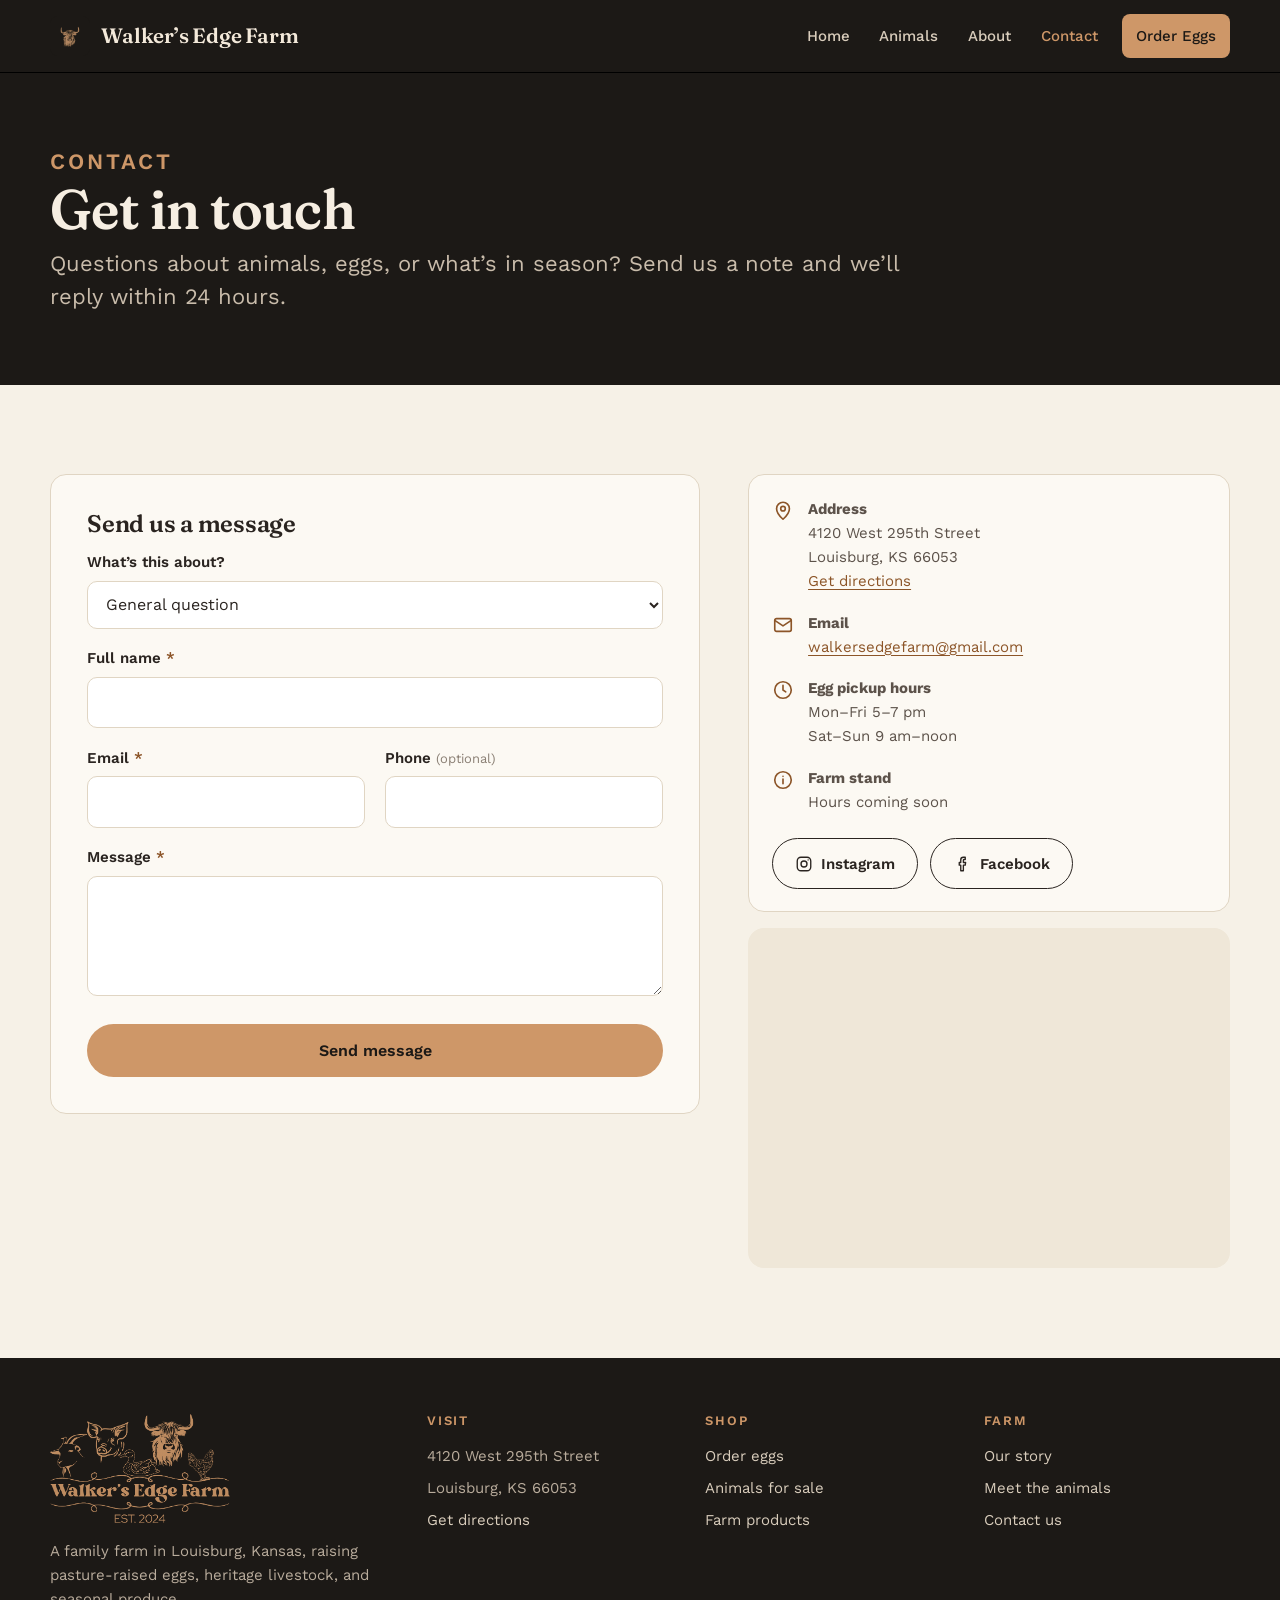
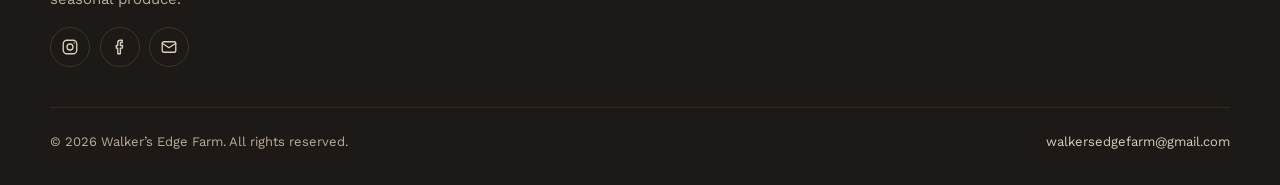
==== contact.html @ 8078b4b4 "Redesign site: multi-page layout, egg order and contact forms, optimized photos" ====
<!DOCTYPE html>
<html lang="en">
<head>
<meta charset="UTF-8">
<meta name="viewport" content="width=device-width, initial-scale=1">
<title>Contact Us | Walker's Edge Farm</title>
<meta name="description" content="Contact Walker's Edge Farm in Louisburg, KS about eggs, goats for sale, Highland cattle, Kunekune pigs, and seasonal produce.">
<link rel="canonical" href="https://walkersedgefarm.com/contact.html">
<meta property="og:type" content="website">
<meta property="og:title" content="Contact Us | Walker's Edge Farm">
<meta property="og:description" content="Contact Walker's Edge Farm in Louisburg, KS about eggs, goats for sale, Highland cattle, Kunekune pigs, and seasonal produce.">
<meta property="og:image" content="https://walkersedgefarm.com/img/highland-cattle.jpg">
<meta property="og:url" content="https://walkersedgefarm.com/contact.html">
<meta name="theme-color" content="#1c1916">
<link rel="icon" href="img/favicon.png" type="image/png">
<link rel="apple-touch-icon" href="img/apple-touch-icon.png">
<link rel="preconnect" href="https://fonts.googleapis.com">
<link rel="preconnect" href="https://fonts.gstatic.com" crossorigin>
<link href="https://fonts.googleapis.com/css2?family=Fraunces:opsz,wght,SOFT@9..144,500..700,50&family=Work+Sans:wght@400;500;600&display=swap" rel="stylesheet">
<link rel="stylesheet" href="css/styles.css">

</head>
<body>
<a class="skip" href="#main">Skip to content</a>
<header class="site-header">
  <div class="wrap">
    <a class="brand" href="index.html" aria-label="Walker's Edge Farm home"><img src="img/favicon.png" alt="" width="40" height="40"><span>Walker&rsquo;s Edge Farm</span></a>
    <button class="menu-btn" aria-expanded="false" aria-controls="site-nav"><svg width="20" height="20" viewBox="0 0 24 24" fill="none" stroke="currentColor" stroke-width="1.8" stroke-linecap="round" stroke-linejoin="round" aria-hidden="true"><path d="M4 7h16M4 12h16M4 17h16"/></svg> Menu</button>
    <nav class="nav" id="site-nav" aria-label="Main"><a href="index.html">Home</a><a href="animals.html">Animals</a><a href="about.html">About</a><a href="contact.html" aria-current="page">Contact</a><a class="btn btn--copper" href="order.html">Order Eggs</a></nav>
  </div>
</header>
<main id="main">
<section class="page-head"><div class="wrap"><p class="eyebrow">Contact</p><h1>Get in touch</h1><p>Questions about animals, eggs, or what&rsquo;s in season? Send us a note and we&rsquo;ll reply within 24 hours.</p></div></section>
<section class="section">
  <div class="wrap order-layout">
    <form class="form-card" id="contact-form" action="https://formsubmit.co/walkersedgefarm@gmail.com" method="POST" novalidate>
      <input type="hidden" name="_template" value="table">
      <input type="hidden" name="_subject" id="subject-field" value="Website inquiry">
      <input type="hidden" name="_next" value="https://walkersedgefarm.com/thank-you.html?type=message">
      <input type="hidden" name="_captcha" value="false">
      <input type="text" name="_honey" class="honey" tabindex="-1" autocomplete="off" aria-hidden="true">
      <h2 style="font-size:1.5rem">Send us a message</h2>
      <div class="form-grid">
        <div class="full"><label for="topic">What&rsquo;s this about?</label><select id="topic" name="topic"><option>General question</option><option>Egg order</option><option>Goat for sale: Sven</option><option>Goat for sale: Leif</option><option>Goat for sale: Cutie</option><option>Highland cattle</option><option>Kunekune pigs</option><option>Breeding stock</option><option>Vegetables</option><option>Pumpkins</option><option>Farm visit</option></select></div>
        <div class="full"><label for="c-name">Full name <span class="req">*</span></label><input type="text" id="c-name" name="name" autocomplete="name" required></div>
        <div><label for="c-email">Email <span class="req">*</span></label><input type="email" id="c-email" name="email" autocomplete="email" required></div>
        <div><label for="c-phone">Phone <span class="hint">(optional)</span></label><input type="tel" id="c-phone" name="phone" autocomplete="tel"></div>
        <div class="full"><label for="message">Message <span class="req">*</span></label><textarea id="message" name="message" required></textarea></div>
      </div>
      <p class="form-error" id="contact-error" role="alert" style="color:#a3361f;font-size:var(--text-sm);margin:1rem 0 0" hidden></p>
      <button class="btn btn--copper btn--block" type="submit" style="margin-top:1.25rem;padding-block:1rem;font-size:1rem">Send message</button>
    </form>
    <aside class="info-stack">
      <div class="info">
        <ul class="contact-list">
          <li><svg width="22" height="22" viewBox="0 0 24 24" fill="none" stroke="currentColor" stroke-width="1.8" stroke-linecap="round" stroke-linejoin="round" aria-hidden="true"><path d="M12 21s-7-6.2-7-11.5A7 7 0 0 1 19 9.5C19 14.8 12 21 12 21z"/><circle cx="12" cy="9.5" r="2.5"/></svg><div><strong>Address</strong>4120 West 295th Street<br>Louisburg, KS 66053<br><a href="https://www.google.com/maps/search/?api=1&query=4120+W+295th+St+Louisburg+KS+66053">Get directions</a></div></li>
          <li><svg width="22" height="22" viewBox="0 0 24 24" fill="none" stroke="currentColor" stroke-width="1.8" stroke-linecap="round" stroke-linejoin="round" aria-hidden="true"><rect x="3" y="5" width="18" height="14" rx="2"/><path d="m3 7 9 6 9-6"/></svg><div><strong>Email</strong><a href="mailto:walkersedgefarm@gmail.com">walkersedgefarm@gmail.com</a></div></li>
          <li><svg width="22" height="22" viewBox="0 0 24 24" fill="none" stroke="currentColor" stroke-width="1.8" stroke-linecap="round" stroke-linejoin="round" aria-hidden="true"><circle cx="12" cy="12" r="9"/><path d="M12 7v5l3 2"/></svg><div><strong>Egg pickup hours</strong>Mon&ndash;Fri 5&ndash;7 pm<br>Sat&ndash;Sun 9 am&ndash;noon</div></li>
          <li><svg width="22" height="22" viewBox="0 0 24 24" fill="none" stroke="currentColor" stroke-width="1.8" stroke-linecap="round" stroke-linejoin="round" aria-hidden="true"><circle cx="12" cy="12" r="9"/><path d="M12 11v5M12 8h.01"/></svg><div><strong>Farm stand</strong>Hours coming soon</div></li>
        </ul>
        <div class="btn-row"><a class="btn btn--ghost" href="https://www.instagram.com/walkers_edge_farm"><svg width="18" height="18" viewBox="0 0 24 24" fill="none" stroke="currentColor" stroke-width="1.8" stroke-linecap="round" stroke-linejoin="round" aria-hidden="true"><rect x="3" y="3" width="18" height="18" rx="5"/><circle cx="12" cy="12" r="4"/><path d="M17.5 6.5h.01"/></svg> Instagram</a><a class="btn btn--ghost" href="https://www.facebook.com/people/Walkers-Edge-Farm/61564915550157/"><svg width="18" height="18" viewBox="0 0 24 24" fill="none" stroke="currentColor" stroke-width="1.8" stroke-linecap="round" stroke-linejoin="round" aria-hidden="true"><path d="M15 3h-2.5A3.5 3.5 0 0 0 9 6.5V10H7v3.5h2V21h3.5v-7.5H15l.5-3.5h-3V7a1 1 0 0 1 1-1H15z"/></svg> Facebook</a></div>
      </div>
      <iframe class="map" title="Map to Walker's Edge Farm" src="https://www.google.com/maps?q=4120+W+295th+St,+Louisburg,+KS+66053&output=embed" loading="lazy" referrerpolicy="no-referrer-when-downgrade"></iframe>
    </aside>
  </div>
</section>
</main>
<footer class="site-footer">
  <div class="wrap">
    <div class="foot-grid">
      <div>
        <img class="foot-logo" src="img/logo.png" alt="Walker's Edge Farm, established 2024" width="220" height="134" loading="lazy">
        <p>A family farm in Louisburg, Kansas, raising pasture-raised eggs, heritage livestock, and seasonal produce.</p>
        <div class="socials"><a href="https://www.instagram.com/walkers_edge_farm" aria-label="Instagram"><svg width="18" height="18" viewBox="0 0 24 24" fill="none" stroke="currentColor" stroke-width="1.8" stroke-linecap="round" stroke-linejoin="round" aria-hidden="true"><rect x="3" y="3" width="18" height="18" rx="5"/><circle cx="12" cy="12" r="4"/><path d="M17.5 6.5h.01"/></svg></a><a href="https://www.facebook.com/people/Walkers-Edge-Farm/61564915550157/" aria-label="Facebook"><svg width="18" height="18" viewBox="0 0 24 24" fill="none" stroke="currentColor" stroke-width="1.8" stroke-linecap="round" stroke-linejoin="round" aria-hidden="true"><path d="M15 3h-2.5A3.5 3.5 0 0 0 9 6.5V10H7v3.5h2V21h3.5v-7.5H15l.5-3.5h-3V7a1 1 0 0 1 1-1H15z"/></svg></a><a href="mailto:walkersedgefarm@gmail.com" aria-label="Email"><svg width="18" height="18" viewBox="0 0 24 24" fill="none" stroke="currentColor" stroke-width="1.8" stroke-linecap="round" stroke-linejoin="round" aria-hidden="true"><rect x="3" y="5" width="18" height="14" rx="2"/><path d="m3 7 9 6 9-6"/></svg></a></div>
      </div>
      <div><h2>Visit</h2><ul><li>4120 West 295th Street</li><li>Louisburg, KS 66053</li><li><a href="https://www.google.com/maps/search/?api=1&query=4120+W+295th+St+Louisburg+KS+66053">Get directions</a></li></ul></div>
      <div><h2>Shop</h2><ul><li><a href="order.html">Order eggs</a></li><li><a href="animals.html#for-sale">Animals for sale</a></li><li><a href="index.html#products">Farm products</a></li></ul></div>
      <div><h2>Farm</h2><ul><li><a href="about.html">Our story</a></li><li><a href="animals.html#meet">Meet the animals</a></li><li><a href="contact.html">Contact us</a></li></ul></div>
    </div>
    <div class="foot-bottom"><span>&copy; <span data-year>2026</span> Walker&rsquo;s Edge Farm. All rights reserved.</span><a href="mailto:walkersedgefarm@gmail.com">walkersedgefarm@gmail.com</a></div>
  </div>
</footer>
<script src="js/main.js" defer></script>
</body>
</html>
---- css/styles.css ----
/* Walker's Edge Farm — site styles */
:root {
  --bg: #f6f1e7;
  --surface: #fcf9f3;
  --surface-2: #efe7d8;
  --ink: #2a2420;
  --ink-soft: #5c524a;
  --ink-faint: #8a7f74;
  --line: #e0d5c3;
  --copper: #ce9768;       /* logo copper — use on dark only */
  --copper-deep: #8c5528;  /* accessible on cream */
  --copper-hover: #74441f;
  --night: #1c1916;
  --night-2: #26221e;
  --pasture: #4c5a3a;

  --font-display: 'Fraunces', 'Georgia', serif;
  --font-body: 'Work Sans', 'Helvetica Neue', sans-serif;

  --text-xs: 0.8125rem;
  --text-sm: 0.9375rem;
  --text-base: 1.0625rem;
  --text-lg: clamp(1.15rem, 1rem + 0.5vw, 1.375rem);
  --text-xl: clamp(1.6rem, 1.2rem + 1.4vw, 2.25rem);
  --text-2xl: clamp(2.1rem, 1.4rem + 2.6vw, 3.5rem);

  --radius: 10px;
  --radius-lg: 16px;
  --shadow: 0 1px 2px rgba(42, 36, 32, .06), 0 8px 24px -12px rgba(42, 36, 32, .18);
  --wrap: 1180px;
  --section: clamp(3.5rem, 7vw, 6.5rem);
}

*, *::before, *::after { box-sizing: border-box; }
html { -webkit-text-size-adjust: 100%; scroll-behavior: smooth; }
body {
  margin: 0;
  background: var(--bg);
  color: var(--ink);
  font-family: var(--font-body);
  font-size: var(--text-base);
  line-height: 1.6;
  -webkit-font-smoothing: antialiased;
}
img { max-width: 100%; display: block; height: auto; }
a { color: var(--copper-deep); text-underline-offset: 3px; }
a:hover { color: var(--copper-hover); }
:focus-visible { outline: 3px solid var(--copper); outline-offset: 3px; border-radius: 4px; }

h1, h2, h3 { font-family: var(--font-display); font-weight: 600; line-height: 1.12; margin: 0 0 .5em; letter-spacing: -0.01em; font-variation-settings: "SOFT" 50, "WONK" 0; }
h1 { font-size: var(--text-2xl); }
h2 { font-size: var(--text-xl); }
h3 { font-size: var(--text-lg); font-family: var(--font-body); font-weight: 600; letter-spacing: 0; }
p { margin: 0 0 1em; }
.lede { font-size: var(--text-lg); color: var(--ink-soft); max-width: 60ch; line-height: 1.5; }
.muted { color: var(--ink-soft); }
.eyebrow { font-size: var(--text-xs); font-weight: 600; text-transform: uppercase; letter-spacing: .14em; color: var(--copper-deep); margin: 0 0 .9rem; }

.wrap { width: min(100% - 2.5rem, var(--wrap)); margin-inline: auto; }
.section { padding-block: var(--section); }
.section--tint { background: var(--surface-2); }
.section--dark { background: var(--night); color: #efe6d8; }
.section--dark .eyebrow { color: var(--copper); }
.section--dark .muted { color: #b9ac9c; }
.section-head { display: flex; justify-content: space-between; align-items: end; gap: 1.5rem; margin-bottom: 2.25rem; flex-wrap: wrap; }
.section-head h2 { margin: 0; }
.section-head p { margin: .5rem 0 0; }

.skip { position: absolute; left: -999px; top: 0; background: var(--ink); color: #fff; padding: .6rem 1rem; z-index: 100; }
.skip:focus { left: 1rem; top: 1rem; }

/* Header */
.site-header { position: sticky; top: 0; z-index: 50; background: var(--night); color: #efe6d8; border-bottom: 1px solid #000; }
.site-header .wrap { display: flex; align-items: center; justify-content: space-between; gap: 1rem; min-height: 72px; }
.brand { display: flex; align-items: center; gap: .7rem; color: #f3e9da; text-decoration: none; }
.brand img { width: 40px; height: 40px; border-radius: 8px; }
.brand span { font-family: var(--font-display); font-weight: 600; font-size: 1.3rem; letter-spacing: -0.01em; }
.brand:hover { color: #fff; }
.nav { display: flex; align-items: center; gap: .25rem; }
.nav a { color: #d9cdbc; text-decoration: none; font-size: var(--text-sm); font-weight: 500; padding: .55rem .8rem; border-radius: 8px; }
.nav a:hover { color: #fff; background: rgba(255,255,255,.06); }
.nav a[aria-current="page"] { color: var(--copper); }
.nav .btn { margin-left: .5rem; color: var(--night); }
.nav .btn:hover { color: var(--night); background: #e0ad80; }
.menu-btn { display: none; background: none; border: 1px solid #4a423a; color: #f3e9da; border-radius: 8px; padding: .5rem .75rem; font: inherit; font-size: var(--text-sm); cursor: pointer; }

@media (max-width: 880px) {
  .menu-btn { display: inline-flex; align-items: center; gap: .5rem; }
  .nav { display: none; position: absolute; left: 0; right: 0; top: 100%; background: var(--night); flex-direction: column; align-items: stretch; padding: .5rem 1.25rem 1.25rem; border-bottom: 1px solid #000; }
  .nav.open { display: flex; }
  .nav a { padding: .85rem .5rem; font-size: var(--text-base); border-bottom: 1px solid #2f2a25; border-radius: 0; }
  .nav .btn { margin: 1rem 0 0; text-align: center; border-radius: 999px; border: 0; }
}

/* Buttons */
.btn { display: inline-flex; align-items: center; justify-content: center; gap: .5rem; padding: .8rem 1.4rem; border-radius: 999px; font-weight: 600; font-size: var(--text-sm); text-decoration: none; border: 1.5px solid transparent; cursor: pointer; font-family: inherit; transition: background-color .18s, color .18s, border-color .18s; }
.btn--copper { background: var(--copper); color: var(--night); }
.btn--copper:hover { background: #e0ad80; color: var(--night); }
.btn--dark { background: var(--ink); color: #fff; }
.btn--dark:hover { background: #000; color: #fff; }
.btn--ghost { border-color: currentColor; color: inherit; background: transparent; }
.btn--ghost:hover { background: rgba(127,127,127,.12); color: inherit; }
.btn--block { width: 100%; }
.btn-row { display: flex; flex-wrap: wrap; gap: .75rem; }

/* Hero */
.hero { background: var(--night); color: #efe6d8; overflow: hidden; }
.hero .wrap { display: grid; grid-template-columns: 1.05fr .95fr; gap: clamp(2rem, 5vw, 4.5rem); align-items: center; padding-block: clamp(3rem, 7vw, 6rem); }
.hero-logo { width: min(300px, 70%); margin: 0 0 1.75rem -6px; }
.hero h1 { color: #f6eee2; max-width: 16ch; }
.hero .lede { color: #c9bcab; }
.hero .btn-row { margin-top: 2rem; }
.hero-photos { display: grid; grid-template-columns: 1.3fr 1fr; grid-template-rows: 1fr 1fr; gap: .75rem; aspect-ratio: 1 / 1; }
.hero-photos picture, .hero-photos img { width: 100%; height: 100%; }
.hero-photos img { object-fit: cover; border-radius: var(--radius-lg); }
.hero-photos .tall { grid-row: span 2; }
@media (max-width: 880px) {
  .hero .wrap { grid-template-columns: 1fr; }
  .hero-photos { aspect-ratio: 4 / 3; }
}

/* Info strip */
.facts { background: var(--surface); border-bottom: 1px solid var(--line); }
.facts .wrap { display: grid; grid-template-columns: repeat(3, 1fr); }
.fact { padding: 1.5rem 1.5rem 1.5rem 0; display: flex; gap: .9rem; align-items: flex-start; }
.fact + .fact { border-left: 1px solid var(--line); padding-left: 1.5rem; }
.fact svg { flex: none; color: var(--copper-deep); margin-top: 2px; }
.fact strong { display: block; font-size: var(--text-sm); }
.fact span { font-size: var(--text-sm); color: var(--ink-soft); }
@media (max-width: 760px) {
  .facts .wrap { grid-template-columns: 1fr; }
  .fact, .fact + .fact { border-left: 0; padding: 1.1rem 0; }
  .fact + .fact { border-top: 1px solid var(--line); }
}

/* Cards */
.grid { display: grid; gap: 1.5rem; }
.grid-3 { grid-template-columns: repeat(3, 1fr); }
.grid-2 { grid-template-columns: repeat(2, 1fr); }
@media (max-width: 960px) { .grid-3 { grid-template-columns: repeat(2, 1fr); } }
@media (max-width: 620px) { .grid-3, .grid-2 { grid-template-columns: 1fr; } }

.card { background: var(--surface); border: 1px solid var(--line); border-radius: var(--radius-lg); overflow: hidden; display: flex; flex-direction: column; }
.card-media { aspect-ratio: 4 / 3; overflow: hidden; background: var(--surface-2); }
.card-media img { width: 100%; height: 100%; object-fit: cover; transition: transform .5s ease; }
a.card { text-decoration: none; color: inherit; transition: box-shadow .2s, transform .2s; }
a.card:hover { box-shadow: var(--shadow); transform: translateY(-2px); color: inherit; }
a.card:hover .card-media img { transform: scale(1.03); }
.card-body { padding: 1.25rem 1.35rem 1.4rem; display: flex; flex-direction: column; flex: 1; }
.card-body h3 { margin-bottom: .35rem; }
.card-body p { font-size: var(--text-sm); color: var(--ink-soft); }
.card-foot { margin-top: auto; padding-top: .75rem; display: flex; justify-content: space-between; align-items: center; gap: .75rem; font-size: var(--text-sm); }
.tag { display: inline-block; font-size: var(--text-xs); font-weight: 600; color: var(--pasture); background: #e4e6d6; padding: .2rem .6rem; border-radius: 999px; }
.price { font-family: var(--font-display); font-weight: 600; font-size: 1.35rem; color: var(--ink); }
.link-arrow { font-weight: 600; text-decoration: none; white-space: nowrap; }
.link-arrow::after { content: " \2192"; }

/* Feature split */
.split { display: grid; grid-template-columns: 1fr 1fr; gap: clamp(2rem, 5vw, 4.5rem); align-items: center; }
.split--rev > :first-child { order: 2; }
.split img { border-radius: var(--radius-lg); width: 100%; object-fit: cover; }
@media (max-width: 820px) { .split { grid-template-columns: 1fr; } .split--rev > :first-child { order: 0; } }

.checklist { list-style: none; padding: 0; margin: 1.25rem 0 0; display: grid; gap: .6rem; }
.checklist li { padding-left: 1.75rem; position: relative; }
.checklist li::before { content: ""; position: absolute; left: 0; top: .5em; width: .7rem; height: .7rem; border-radius: 50%; background: var(--copper); }

/* Page header */
.page-head { background: var(--night); color: #efe6d8; padding-block: clamp(2.75rem, 6vw, 4.5rem); }
.page-head h1 { color: #f6eee2; margin-bottom: .4rem; }
.page-head .eyebrow { color: var(--copper); }
.page-head p { color: #c9bcab; max-width: 62ch; margin: 0; font-size: var(--text-lg); line-height: 1.5; }

/* Forms */
.form-card { background: var(--surface); border: 1px solid var(--line); border-radius: var(--radius-lg); padding: clamp(1.25rem, 3vw, 2.25rem); }
.form-grid { display: grid; grid-template-columns: 1fr 1fr; gap: 1.1rem 1.25rem; }
.form-grid .full { grid-column: 1 / -1; }
@media (max-width: 620px) { .form-grid { grid-template-columns: 1fr; } }
label, .label { display: block; font-size: var(--text-sm); font-weight: 600; margin-bottom: .4rem; }
.req { color: var(--copper-deep); }
.hint { font-weight: 400; color: var(--ink-faint); font-size: var(--text-xs); }
input[type=text], input[type=email], input[type=tel], input[type=number], input[type=date], select, textarea {
  width: 100%; font: inherit; font-size: 1rem; color: var(--ink); background: #fff; border: 1.5px solid var(--line); border-radius: var(--radius); padding: .75rem .9rem; min-height: 48px;
}
textarea { min-height: 120px; resize: vertical; }
input:focus, select:focus, textarea:focus { outline: none; border-color: var(--copper-deep); box-shadow: 0 0 0 3px rgba(206, 151, 104, .3); }
.honey { position: absolute; left: -9999px; }

.choice-group { display: grid; gap: .6rem; }
.choice { display: flex; align-items: center; gap: .85rem; border: 1.5px solid var(--line); background: #fff; border-radius: var(--radius); padding: .85rem 1rem; cursor: pointer; font-weight: 500; margin: 0; }
.choice:hover { border-color: #cdbca3; }
.choice input { accent-color: var(--copper-deep); width: 1.15rem; height: 1.15rem; margin: 0; flex: none; }
.choice .choice-price { margin-left: auto; font-weight: 600; }
.choice:has(input:checked) { border-color: var(--copper-deep); background: #fbf3ea; }
.choice-row { display: grid; grid-template-columns: 1fr 1fr; gap: .6rem; }
@media (max-width: 420px) { .choice-row { grid-template-columns: 1fr; } }

.qty { display: inline-flex; align-items: center; border: 1.5px solid var(--line); border-radius: var(--radius); background: #fff; overflow: hidden; }
.qty button { width: 48px; height: 48px; border: 0; background: transparent; font-size: 1.3rem; cursor: pointer; color: var(--ink); }
.qty button:hover { background: var(--surface-2); }
.qty input { width: 64px; text-align: center; border: 0; border-inline: 1.5px solid var(--line); border-radius: 0; min-height: 48px; -moz-appearance: textfield; }
.qty input::-webkit-outer-spin-button, .qty input::-webkit-inner-spin-button { -webkit-appearance: none; margin: 0; }

.total { display: flex; justify-content: space-between; align-items: baseline; padding: 1rem 0; border-top: 1px solid var(--line); margin-top: .5rem; }
.total strong { font-family: var(--font-display); font-size: 1.6rem; }
.form-note { font-size: var(--text-xs); color: var(--ink-faint); margin: .9rem 0 0; text-align: center; }

/* Order layout */
.order-layout { display: grid; grid-template-columns: 1.35fr 1fr; gap: clamp(1.5rem, 4vw, 3rem); align-items: start; }
@media (max-width: 900px) { .order-layout { grid-template-columns: 1fr; } }
.info-stack { display: grid; gap: 1rem; }
.info { background: var(--surface); border: 1px solid var(--line); border-radius: var(--radius-lg); padding: 1.35rem 1.4rem; }
.info h3 { font-size: 1.05rem; margin-bottom: .5rem; display: flex; gap: .6rem; align-items: center; }
.info h3 svg { color: var(--copper-deep); }
.info p, .info li { font-size: var(--text-sm); color: var(--ink-soft); }
.info p:last-child { margin: 0; }
.hours { width: 100%; border-collapse: collapse; font-size: var(--text-sm); }
.hours td { padding: .35rem 0; border-bottom: 1px dashed var(--line); }
.hours tr:last-child td { border-bottom: 0; }
.hours td:last-child { text-align: right; font-weight: 600; color: var(--ink); }
.price-list { list-style: none; padding: 0; margin: 0; }
.price-list li { display: flex; justify-content: space-between; padding: .4rem 0; border-bottom: 1px dashed var(--line); }
.price-list li:last-child { border: 0; }
.price-list b { color: var(--ink); }

/* Animals for sale */
.sale-card .card-media { aspect-ratio: 1 / 1; }
.sale-meta { display: flex; flex-wrap: wrap; gap: .4rem; margin-bottom: .75rem; }
.sale-meta span { font-size: var(--text-xs); color: var(--ink-soft); background: var(--surface-2); padding: .2rem .6rem; border-radius: 999px; }
.notice { display: flex; gap: .9rem; align-items: center; background: #e9ead9; color: #3b4630; border-radius: var(--radius-lg); padding: 1rem 1.25rem; margin-top: 1.75rem; font-size: var(--text-sm); }
.notice svg { flex: none; }

.animal-row { display: grid; grid-template-columns: 200px 1fr; gap: 1.5rem; align-items: center; padding: 1.5rem 0; border-bottom: 1px solid var(--line); }

.animal-row img { border-radius: var(--radius); aspect-ratio: 1 / 1; object-fit: cover; width: 100%; }
.animal-row h3 { margin-bottom: .25rem; }
.animal-row p { margin: 0 0 .5rem; color: var(--ink-soft); }
@media (max-width: 560px) { .animal-row { grid-template-columns: 96px 1fr; gap: 1rem; align-items: start; } .animal-row p { font-size: var(--text-sm); } }

/* Contact */
.contact-list { list-style: none; padding: 0; margin: 0 0 1.5rem; display: grid; gap: 1.1rem; }
.contact-list li { display: flex; gap: .9rem; }
.contact-list svg { flex: none; color: var(--copper-deep); margin-top: 3px; }
.contact-list strong { display: block; font-size: var(--text-sm); }
.map { border: 0; width: 100%; height: 100%; min-height: 340px; border-radius: var(--radius-lg); background: var(--surface-2); }

/* CTA band */
.band { background: var(--night-2); color: #efe6d8; border-radius: var(--radius-lg); padding: clamp(1.75rem, 4vw, 3rem); display: flex; justify-content: space-between; align-items: center; gap: 1.5rem; flex-wrap: wrap; }
.band h2 { color: #f6eee2; margin: 0 0 .3rem; }
.band p { color: #c3b6a5; margin: 0; }

/* Footer */
.site-footer { background: var(--night); color: #b9ac9c; padding-block: 3.5rem 2rem; font-size: var(--text-sm); }
.foot-grid { display: grid; grid-template-columns: 1.4fr 1fr 1fr 1fr; gap: 2rem; }
.foot-grid h2 { font-family: var(--font-body); font-size: var(--text-xs); text-transform: uppercase; letter-spacing: .14em; color: var(--copper); margin-bottom: 1rem; }
.foot-grid ul { list-style: none; padding: 0; margin: 0; display: grid; gap: .5rem; }
.site-footer a { color: #d9cdbc; text-decoration: none; }
.site-footer a:hover { color: #fff; text-decoration: underline; }
.foot-logo { width: 180px; margin-bottom: 1rem; }
.socials { display: flex; gap: .6rem; margin-top: 1rem; }
.socials a { width: 40px; height: 40px; display: grid; place-items: center; border: 1px solid #3a342e; border-radius: 50%; }
.socials a:hover { border-color: var(--copper); color: var(--copper); }
.foot-bottom { border-top: 1px solid #2f2a25; margin-top: 2.5rem; padding-top: 1.5rem; display: flex; justify-content: space-between; gap: 1rem; flex-wrap: wrap; font-size: var(--text-xs); }
@media (max-width: 820px) { .foot-grid { grid-template-columns: 1fr 1fr; } .foot-grid > :first-child { grid-column: 1 / -1; } }

.center { text-align: center; }
.mt-2 { margin-top: 2rem; }
.stack-sm > * + * { margin-top: .75rem; }
.prose { max-width: 65ch; }
.prose p { color: var(--ink-soft); }
.values { display: grid; grid-template-columns: repeat(3, 1fr); gap: 1.5rem; }
.values > div { border-top: 2px solid var(--copper); padding-top: 1rem; }
.values h3 { margin-bottom: .35rem; }
.values p { color: var(--ink-soft); font-size: var(--text-sm); margin: 0; }
@media (max-width: 760px) { .values { grid-template-columns: 1fr; } }
.photo-row { display: grid; grid-template-columns: 2fr 1fr 1fr; gap: .75rem; }
.photo-row img { width: 100%; height: 100%; aspect-ratio: 4 / 3; object-fit: cover; border-radius: var(--radius); }
.photo-row picture:first-child img { aspect-ratio: auto; }
@media (max-width: 700px) { .photo-row { grid-template-columns: 1fr 1fr; } .photo-row picture:first-child { grid-column: 1 / -1; } .photo-row picture:first-child img { aspect-ratio: 16/9; } }

@media (prefers-reduced-motion: reduce) { * { transition: none !important; scroll-behavior: auto !important; } }
picture { display: block; }
.split picture, .card-media picture { height: 100%; }
.hero-photos picture { overflow: hidden; border-radius: var(--radius-lg); }
.brand span { white-space: nowrap; }
@media (max-width: 420px) { .brand span { font-size: 1.1rem; } .brand img { width: 34px; height: 34px; } }
.nav .btn[aria-current="page"] { color: var(--night); box-shadow: 0 0 0 2px #f3e9da inset; }
.meet-grid { display: grid; grid-template-columns: 1fr 1fr; column-gap: 3rem; }
.meet-grid .animal-row { grid-template-columns: 160px 1fr; padding: 1.5rem 0; }
@media (max-width: 860px) { .meet-grid { grid-template-columns: 1fr; } }
@media (max-width: 560px) { .meet-grid .animal-row { grid-template-columns: 96px 1fr; } }
.photo-row .contain img { object-fit: contain; background: #000; }
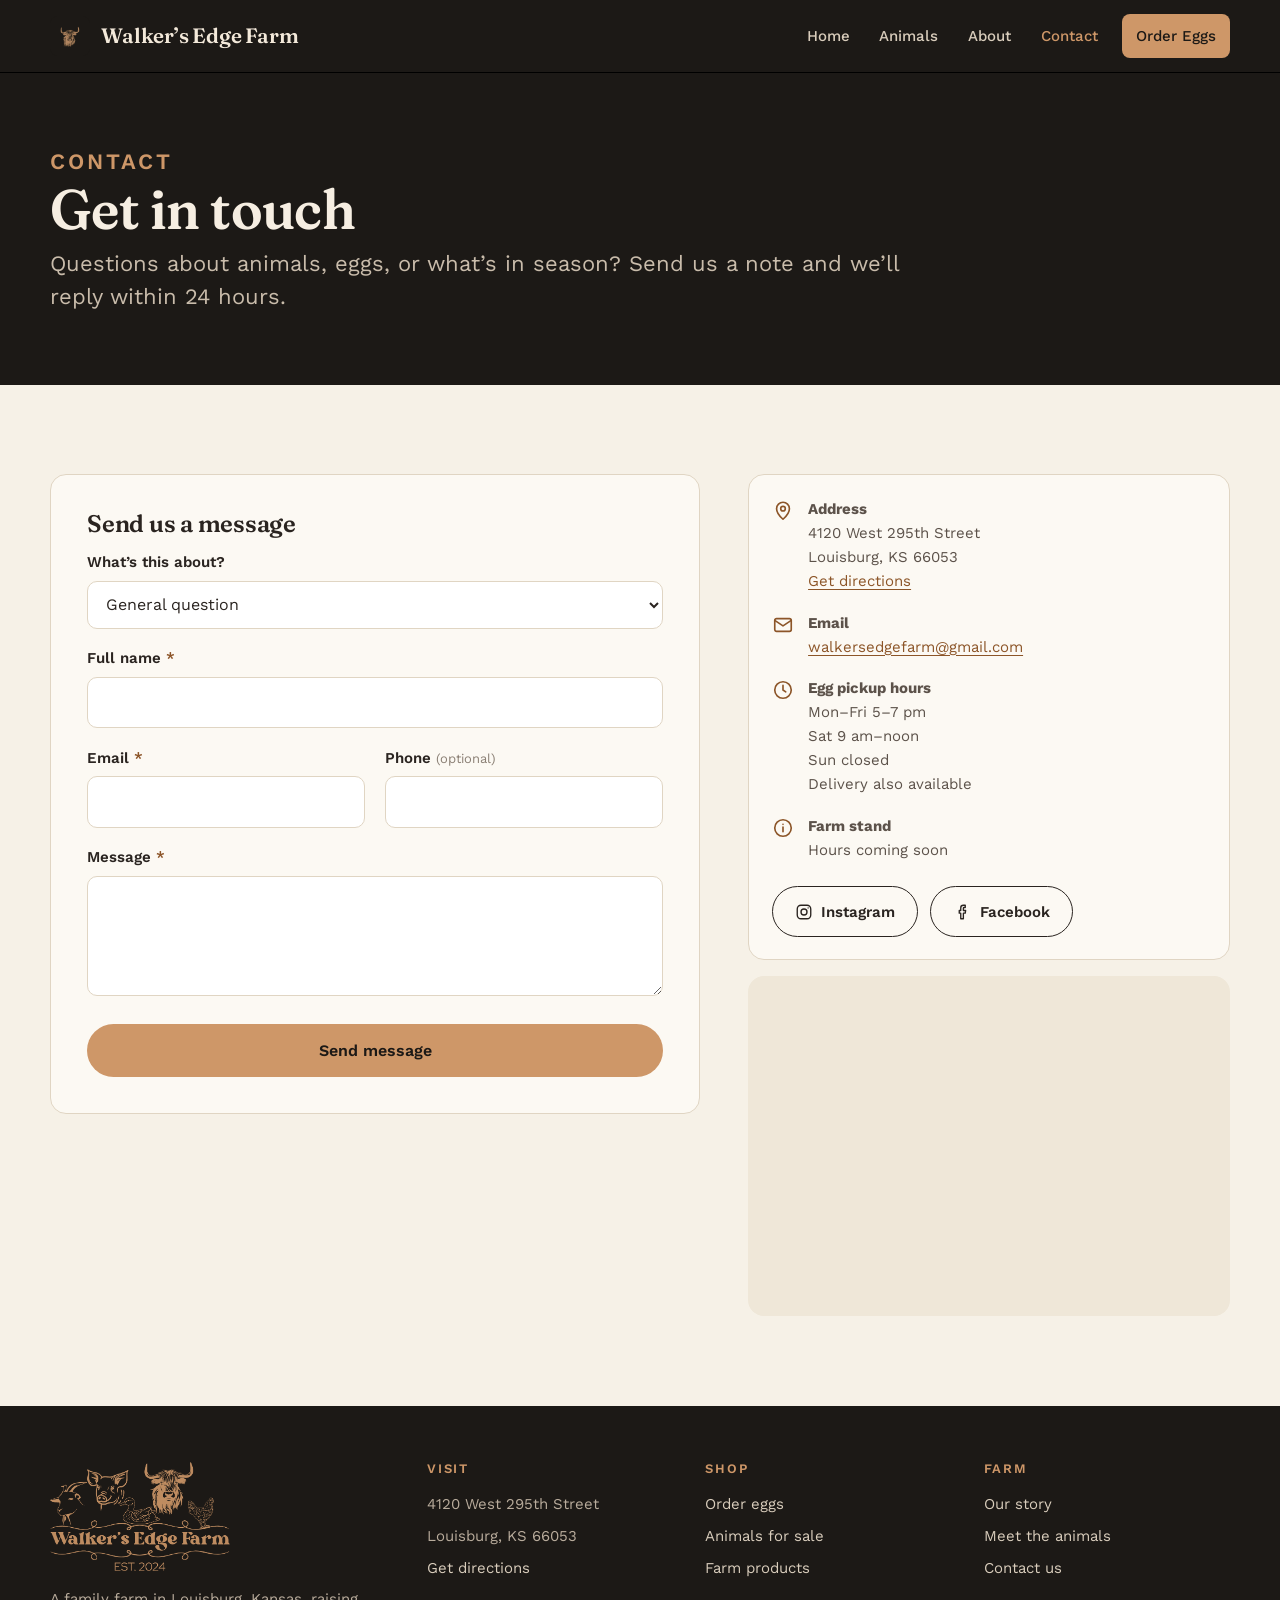
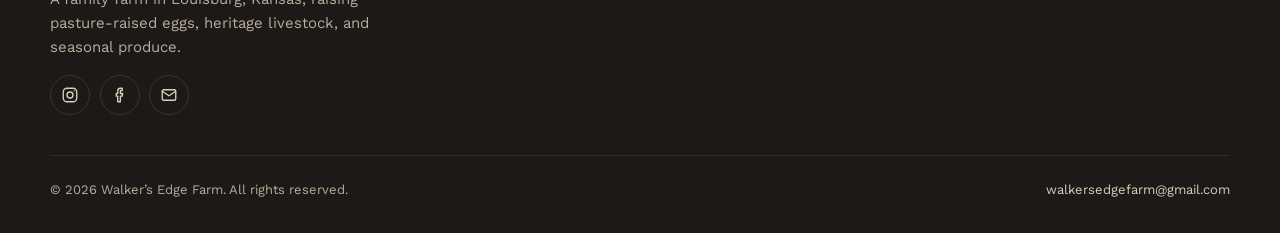
==== commit 25e2a57b: "Close Sundays for pickup; offer delivery alongside farm pickup" ====
--- a/contact.html
+++ b/contact.html
@@ -55,7 +55,7 @@
         <ul class="contact-list">
           <li><svg width="22" height="22" viewBox="0 0 24 24" fill="none" stroke="currentColor" stroke-width="1.8" stroke-linecap="round" stroke-linejoin="round" aria-hidden="true"><path d="M12 21s-7-6.2-7-11.5A7 7 0 0 1 19 9.5C19 14.8 12 21 12 21z"/><circle cx="12" cy="9.5" r="2.5"/></svg><div><strong>Address</strong>4120 West 295th Street<br>Louisburg, KS 66053<br><a href="https://www.google.com/maps/search/?api=1&query=4120+W+295th+St+Louisburg+KS+66053">Get directions</a></div></li>
           <li><svg width="22" height="22" viewBox="0 0 24 24" fill="none" stroke="currentColor" stroke-width="1.8" stroke-linecap="round" stroke-linejoin="round" aria-hidden="true"><rect x="3" y="5" width="18" height="14" rx="2"/><path d="m3 7 9 6 9-6"/></svg><div><strong>Email</strong><a href="mailto:walkersedgefarm@gmail.com">walkersedgefarm@gmail.com</a></div></li>
-          <li><svg width="22" height="22" viewBox="0 0 24 24" fill="none" stroke="currentColor" stroke-width="1.8" stroke-linecap="round" stroke-linejoin="round" aria-hidden="true"><circle cx="12" cy="12" r="9"/><path d="M12 7v5l3 2"/></svg><div><strong>Egg pickup hours</strong>Mon&ndash;Fri 5&ndash;7 pm<br>Sat&ndash;Sun 9 am&ndash;noon</div></li>
+          <li><svg width="22" height="22" viewBox="0 0 24 24" fill="none" stroke="currentColor" stroke-width="1.8" stroke-linecap="round" stroke-linejoin="round" aria-hidden="true"><circle cx="12" cy="12" r="9"/><path d="M12 7v5l3 2"/></svg><div><strong>Egg pickup hours</strong>Mon&ndash;Fri 5&ndash;7 pm<br>Sat 9 am&ndash;noon<br>Sun closed<br>Delivery also available</div></li>
           <li><svg width="22" height="22" viewBox="0 0 24 24" fill="none" stroke="currentColor" stroke-width="1.8" stroke-linecap="round" stroke-linejoin="round" aria-hidden="true"><circle cx="12" cy="12" r="9"/><path d="M12 11v5M12 8h.01"/></svg><div><strong>Farm stand</strong>Hours coming soon</div></li>
         </ul>
         <div class="btn-row"><a class="btn btn--ghost" href="https://www.instagram.com/walkers_edge_farm"><svg width="18" height="18" viewBox="0 0 24 24" fill="none" stroke="currentColor" stroke-width="1.8" stroke-linecap="round" stroke-linejoin="round" aria-hidden="true"><rect x="3" y="3" width="18" height="18" rx="5"/><circle cx="12" cy="12" r="4"/><path d="M17.5 6.5h.01"/></svg> Instagram</a><a class="btn btn--ghost" href="https://www.facebook.com/people/Walkers-Edge-Farm/61564915550157/"><svg width="18" height="18" viewBox="0 0 24 24" fill="none" stroke="currentColor" stroke-width="1.8" stroke-linecap="round" stroke-linejoin="round" aria-hidden="true"><path d="M15 3h-2.5A3.5 3.5 0 0 0 9 6.5V10H7v3.5h2V21h3.5v-7.5H15l.5-3.5h-3V7a1 1 0 0 1 1-1H15z"/></svg> Facebook</a></div>
